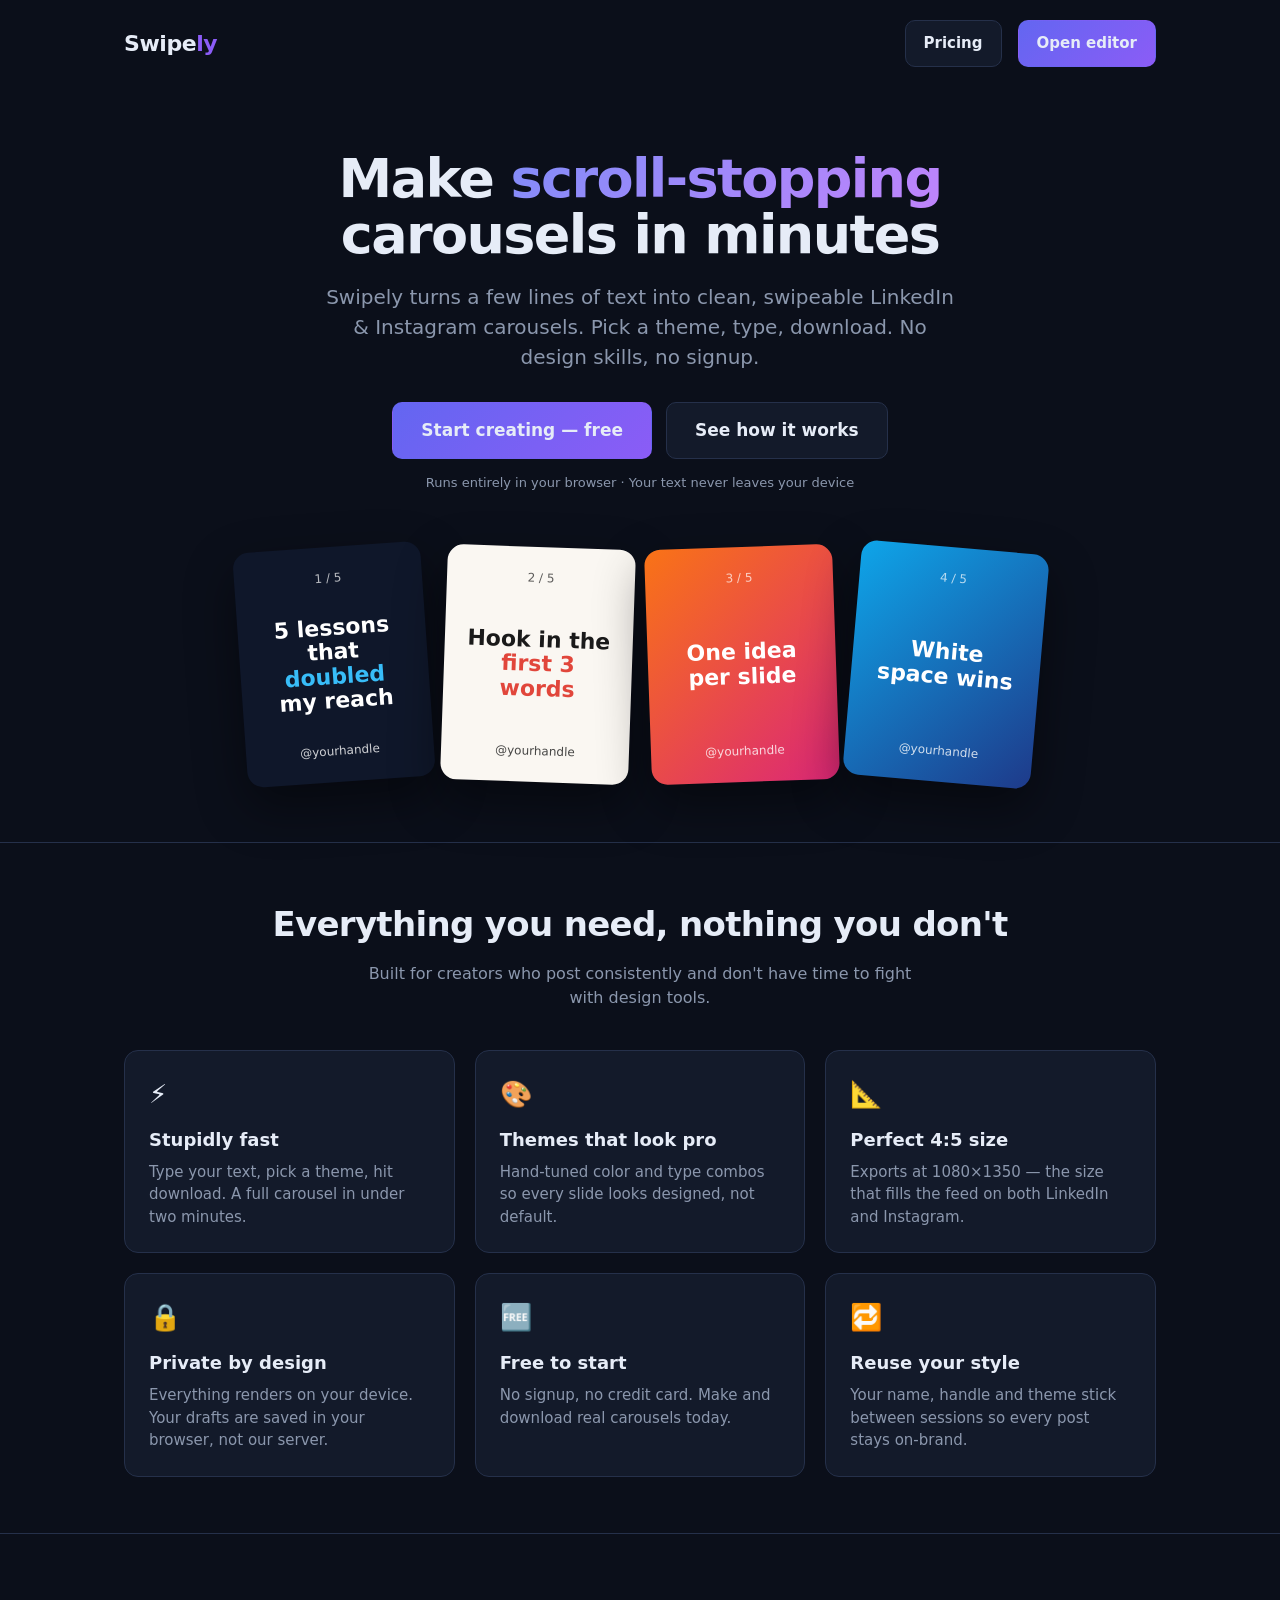
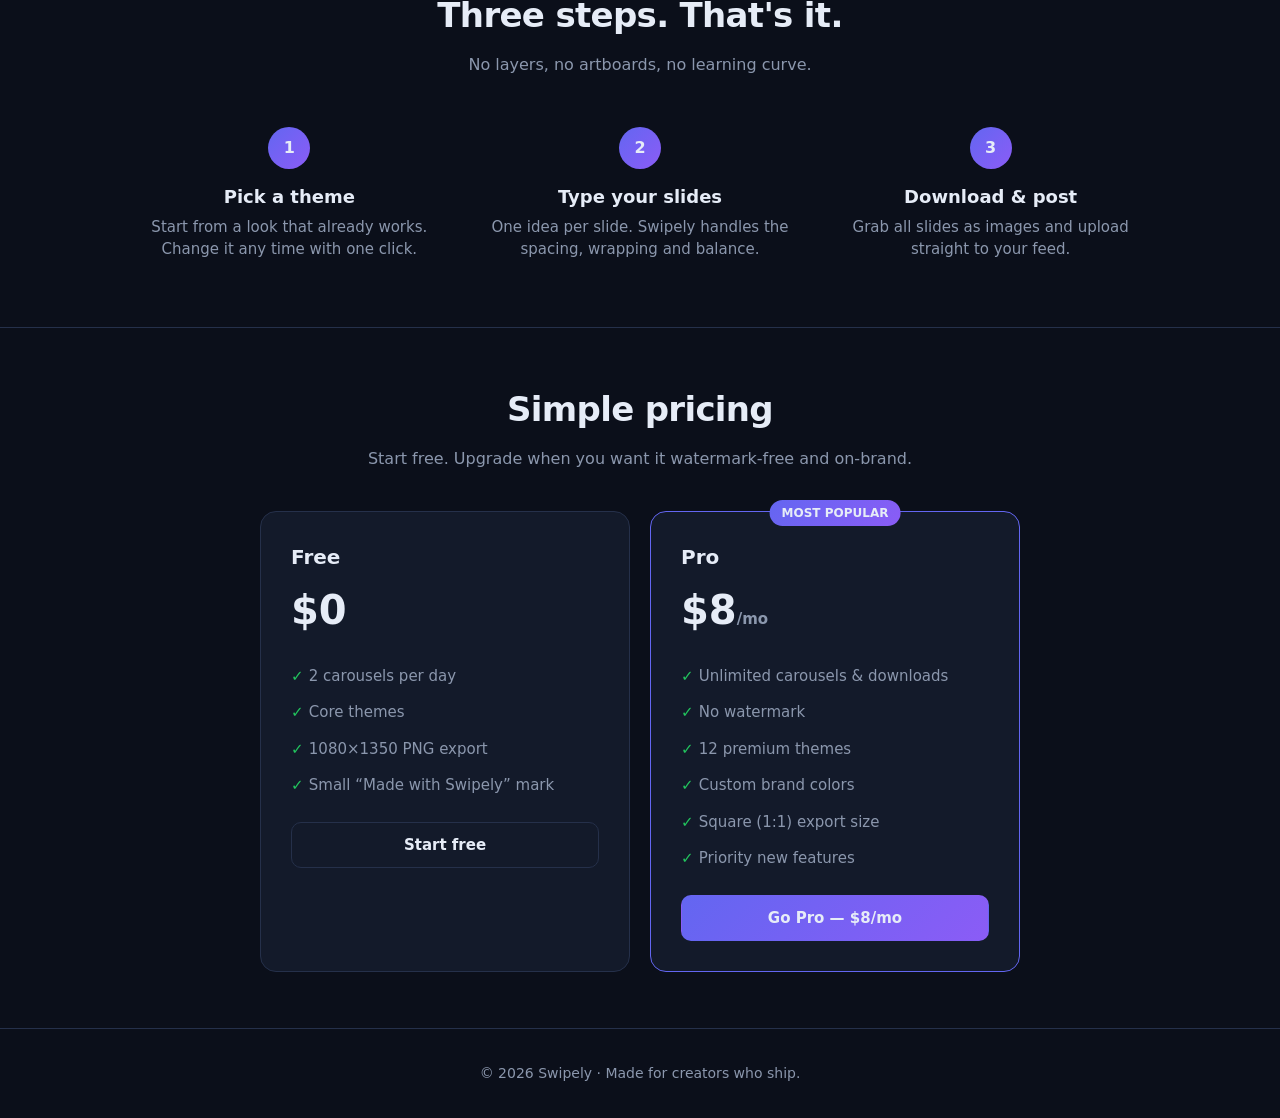
==== index.html @ 3db52364 "Swipely v1: carousel maker — landing, editor, themes, Pro tier Co-Authored-By: Claude Opus 4.8 <nore" ====
<!DOCTYPE html>
<html lang="en">
<head>
  <meta charset="UTF-8" />
  <meta name="viewport" content="width=device-width, initial-scale=1.0" />
  <title>Swipely — Make scroll-stopping carousels for LinkedIn & Instagram</title>
  <meta name="description" content="Swipely is the fastest way to design swipe carousels and quote graphics for LinkedIn and Instagram. Pick a theme, type your text, download. Free, no signup, runs in your browser." />
  <link rel="canonical" href="https://swipely.app/" />

  <!-- Open Graph / social preview -->
  <meta property="og:type" content="website" />
  <meta property="og:title" content="Swipely — Make scroll-stopping carousels in minutes" />
  <meta property="og:description" content="Design swipe carousels for LinkedIn & Instagram. Pick a theme, type, download. Free, no signup." />
  <meta property="og:url" content="https://swipely.app/" />
  <meta name="twitter:card" content="summary_large_image" />

  <!-- JSON-LD for rich results -->
  <script type="application/ld+json">
  {
    "@context": "https://schema.org",
    "@type": "SoftwareApplication",
    "name": "Swipely",
    "applicationCategory": "DesignApplication",
    "operatingSystem": "Web",
    "offers": { "@type": "Offer", "price": "0", "priceCurrency": "USD" },
    "description": "Make swipe carousels and quote graphics for LinkedIn and Instagram in minutes."
  }
  </script>

  <style>
    :root {
      --bg:#0b0f1a; --panel:#131a2a; --line:#25304a; --text:#e6ecf7;
      --muted:#8b97ad; --accent:#6366f1; --accent-2:#8b5cf6;
    }
    * { box-sizing: border-box; }
    body { margin:0; background:var(--bg); color:var(--text);
      font-family:'Segoe UI',system-ui,-apple-system,Roboto,sans-serif; -webkit-font-smoothing:antialiased; line-height:1.5; }
    a { color:inherit; }
    .wrap { max-width:1080px; margin:0 auto; padding:0 24px; }

    header { display:flex; align-items:center; gap:16px; padding:20px 0; }
    .logo { font-weight:800; font-size:22px; letter-spacing:-.02em; }
    .logo span { color:var(--accent-2); }
    header .spacer { flex:1; }
    .btn { display:inline-block; border:1px solid var(--line); background:var(--panel);
      color:var(--text); padding:11px 18px; border-radius:10px; font-weight:700; font-size:15px;
      text-decoration:none; cursor:pointer; transition:filter .15s, border-color .15s; }
    .btn.primary { background:linear-gradient(135deg,var(--accent),var(--accent-2)); border-color:transparent; }
    .btn.primary:hover { filter:brightness(1.08); }
    .btn.big { padding:15px 28px; font-size:17px; }

    .hero { text-align:center; padding:64px 0 40px; }
    .hero h1 { font-size:54px; line-height:1.05; letter-spacing:-.03em; margin:0 0 18px; }
    .hero h1 .grad { background:linear-gradient(135deg,#818cf8,#c084fc); -webkit-background-clip:text; background-clip:text; color:transparent; }
    .hero p { font-size:20px; color:var(--muted); max-width:640px; margin:0 auto 30px; }
    .cta-row { display:flex; gap:14px; justify-content:center; flex-wrap:wrap; }
    .micro { color:var(--muted); font-size:13px; margin-top:14px; }

    .mock { display:flex; gap:16px; justify-content:center; margin:54px 0 20px; flex-wrap:wrap; }
    .card { width:188px; height:235px; border-radius:16px; padding:22px; display:flex; flex-direction:column;
      justify-content:space-between; box-shadow:0 20px 50px rgba(0,0,0,.45); transform:rotate(var(--r)); }
    .card h3 { font-size:22px; margin:0; line-height:1.1; font-weight:800; }
    .card .num { font-size:12px; opacity:.7; }
    .card .by { font-size:12px; opacity:.8; }
    .c1 { background:#0f172a; color:#fff; --r:-4deg; }
    .c1 .accent { color:#38bdf8; }
    .c2 { background:#faf7f2; color:#1a1a1a; --r:2deg; }
    .c2 .accent { color:#e1463b; }
    .c3 { background:linear-gradient(135deg,#f97316,#db2777); color:#fff; --r:-2deg; }
    .c4 { background:linear-gradient(135deg,#0ea5e9,#1e3a8a); color:#fff; --r:5deg; }

    section.block { padding:56px 0; border-top:1px solid var(--line); }
    h2 { font-size:34px; letter-spacing:-.02em; text-align:center; margin:0 0 12px; }
    .sub { text-align:center; color:var(--muted); max-width:560px; margin:0 auto 40px; }

    .grid3 { display:grid; grid-template-columns:repeat(3,1fr); gap:20px; }
    .feature { background:var(--panel); border:1px solid var(--line); border-radius:14px; padding:24px; }
    .feature .ico { font-size:26px; }
    .feature h3 { margin:12px 0 8px; font-size:18px; }
    .feature p { margin:0; color:var(--muted); font-size:15px; }

    .steps { display:grid; grid-template-columns:repeat(3,1fr); gap:20px; }
    .step { text-align:center; padding:10px; }
    .step .n { width:42px; height:42px; border-radius:50%; margin:0 auto 14px; display:grid; place-items:center;
      background:linear-gradient(135deg,var(--accent),var(--accent-2)); font-weight:800; }
    .step h3 { margin:0 0 6px; font-size:18px; }
    .step p { margin:0; color:var(--muted); font-size:15px; }

    .pricing { display:grid; grid-template-columns:1fr 1fr; gap:20px; max-width:760px; margin:0 auto; }
    .plan { background:var(--panel); border:1px solid var(--line); border-radius:16px; padding:30px; }
    .plan.pro { border-color:var(--accent); position:relative; }
    .plan .tag { position:absolute; top:-12px; left:50%; transform:translateX(-50%); background:linear-gradient(135deg,var(--accent),var(--accent-2)); font-size:12px; font-weight:800; padding:4px 12px; border-radius:20px; }
    .plan h3 { margin:0; font-size:20px; }
    .plan .price { font-size:40px; font-weight:800; margin:8px 0 4px; }
    .plan .price span { font-size:15px; color:var(--muted); font-weight:600; }
    .plan ul { list-style:none; padding:0; margin:18px 0; }
    .plan li { padding:7px 0; color:var(--muted); font-size:15px; }
    .plan li::before { content:"✓ "; color:#22c55e; font-weight:800; }

    footer { border-top:1px solid var(--line); padding:34px 0; text-align:center; color:var(--muted); font-size:14px; }

    @media (max-width:820px) {
      .hero h1 { font-size:38px; }
      .grid3, .steps, .pricing { grid-template-columns:1fr; }
    }
  </style>
</head>
<body>
  <div class="wrap">
    <header>
      <div class="logo">Swipe<span>ly</span></div>
      <div class="spacer"></div>
      <a class="btn" href="#pricing">Pricing</a>
      <a class="btn primary" href="app.html">Open editor</a>
    </header>

    <div class="hero">
      <h1>Make <span class="grad">scroll-stopping</span><br />carousels in minutes</h1>
      <p>Swipely turns a few lines of text into clean, swipeable LinkedIn &amp; Instagram carousels. Pick a theme, type, download. No design skills, no signup.</p>
      <div class="cta-row">
        <a class="btn primary big" href="app.html">Start creating — free</a>
        <a class="btn big" href="#how">See how it works</a>
      </div>
      <div class="micro">Runs entirely in your browser · Your text never leaves your device</div>

      <div class="mock">
        <div class="card c1"><div class="num">1 / 5</div><h3>5 lessons that <span class="accent">doubled</span> my reach</h3><div class="by">@yourhandle</div></div>
        <div class="card c2"><div class="num">2 / 5</div><h3>Hook in the <span class="accent">first 3 words</span></h3><div class="by">@yourhandle</div></div>
        <div class="card c3"><div class="num">3 / 5</div><h3>One idea per slide</h3><div class="by">@yourhandle</div></div>
        <div class="card c4"><div class="num">4 / 5</div><h3>White space wins</h3><div class="by">@yourhandle</div></div>
      </div>
    </div>
  </div>

  <section class="block" id="features">
    <div class="wrap">
      <h2>Everything you need, nothing you don't</h2>
      <p class="sub">Built for creators who post consistently and don't have time to fight with design tools.</p>
      <div class="grid3">
        <div class="feature"><div class="ico">⚡</div><h3>Stupidly fast</h3><p>Type your text, pick a theme, hit download. A full carousel in under two minutes.</p></div>
        <div class="feature"><div class="ico">🎨</div><h3>Themes that look pro</h3><p>Hand-tuned color and type combos so every slide looks designed, not default.</p></div>
        <div class="feature"><div class="ico">📐</div><h3>Perfect 4:5 size</h3><p>Exports at 1080×1350 — the size that fills the feed on both LinkedIn and Instagram.</p></div>
        <div class="feature"><div class="ico">🔒</div><h3>Private by design</h3><p>Everything renders on your device. Your drafts are saved in your browser, not our server.</p></div>
        <div class="feature"><div class="ico">🆓</div><h3>Free to start</h3><p>No signup, no credit card. Make and download real carousels today.</p></div>
        <div class="feature"><div class="ico">🔁</div><h3>Reuse your style</h3><p>Your name, handle and theme stick between sessions so every post stays on-brand.</p></div>
      </div>
    </div>
  </section>

  <section class="block" id="how">
    <div class="wrap">
      <h2>Three steps. That's it.</h2>
      <p class="sub">No layers, no artboards, no learning curve.</p>
      <div class="steps">
        <div class="step"><div class="n">1</div><h3>Pick a theme</h3><p>Start from a look that already works. Change it any time with one click.</p></div>
        <div class="step"><div class="n">2</div><h3>Type your slides</h3><p>One idea per slide. Swipely handles the spacing, wrapping and balance.</p></div>
        <div class="step"><div class="n">3</div><h3>Download &amp; post</h3><p>Grab all slides as images and upload straight to your feed.</p></div>
      </div>
    </div>
  </section>

  <section class="block" id="pricing">
    <div class="wrap">
      <h2>Simple pricing</h2>
      <p class="sub">Start free. Upgrade when you want it watermark-free and on-brand.</p>
      <div class="pricing">
        <div class="plan">
          <h3>Free</h3>
          <div class="price">$0</div>
          <ul>
            <li>2 carousels per day</li>
            <li>Core themes</li>
            <li>1080×1350 PNG export</li>
            <li>Small “Made with Swipely” mark</li>
          </ul>
          <a class="btn" href="app.html" style="width:100%;text-align:center;">Start free</a>
        </div>
        <div class="plan pro">
          <div class="tag">MOST POPULAR</div>
          <h3>Pro</h3>
          <div class="price">$8<span>/mo</span></div>
          <ul>
            <li>Unlimited carousels &amp; downloads</li>
            <li>No watermark</li>
            <li>12 premium themes</li>
            <li>Custom brand colors</li>
            <li>Square (1:1) export size</li>
            <li>Priority new features</li>
          </ul>
          <a class="btn primary" href="app.html" style="width:100%;text-align:center;">Go Pro — $8/mo</a>
        </div>
      </div>
    </div>
  </section>

  <footer>
    <div class="wrap">© <span id="yr"></span> Swipely · Made for creators who ship.</div>
  </footer>

  <script>document.getElementById('yr').textContent = new Date().getFullYear();</script>
</body>
</html>
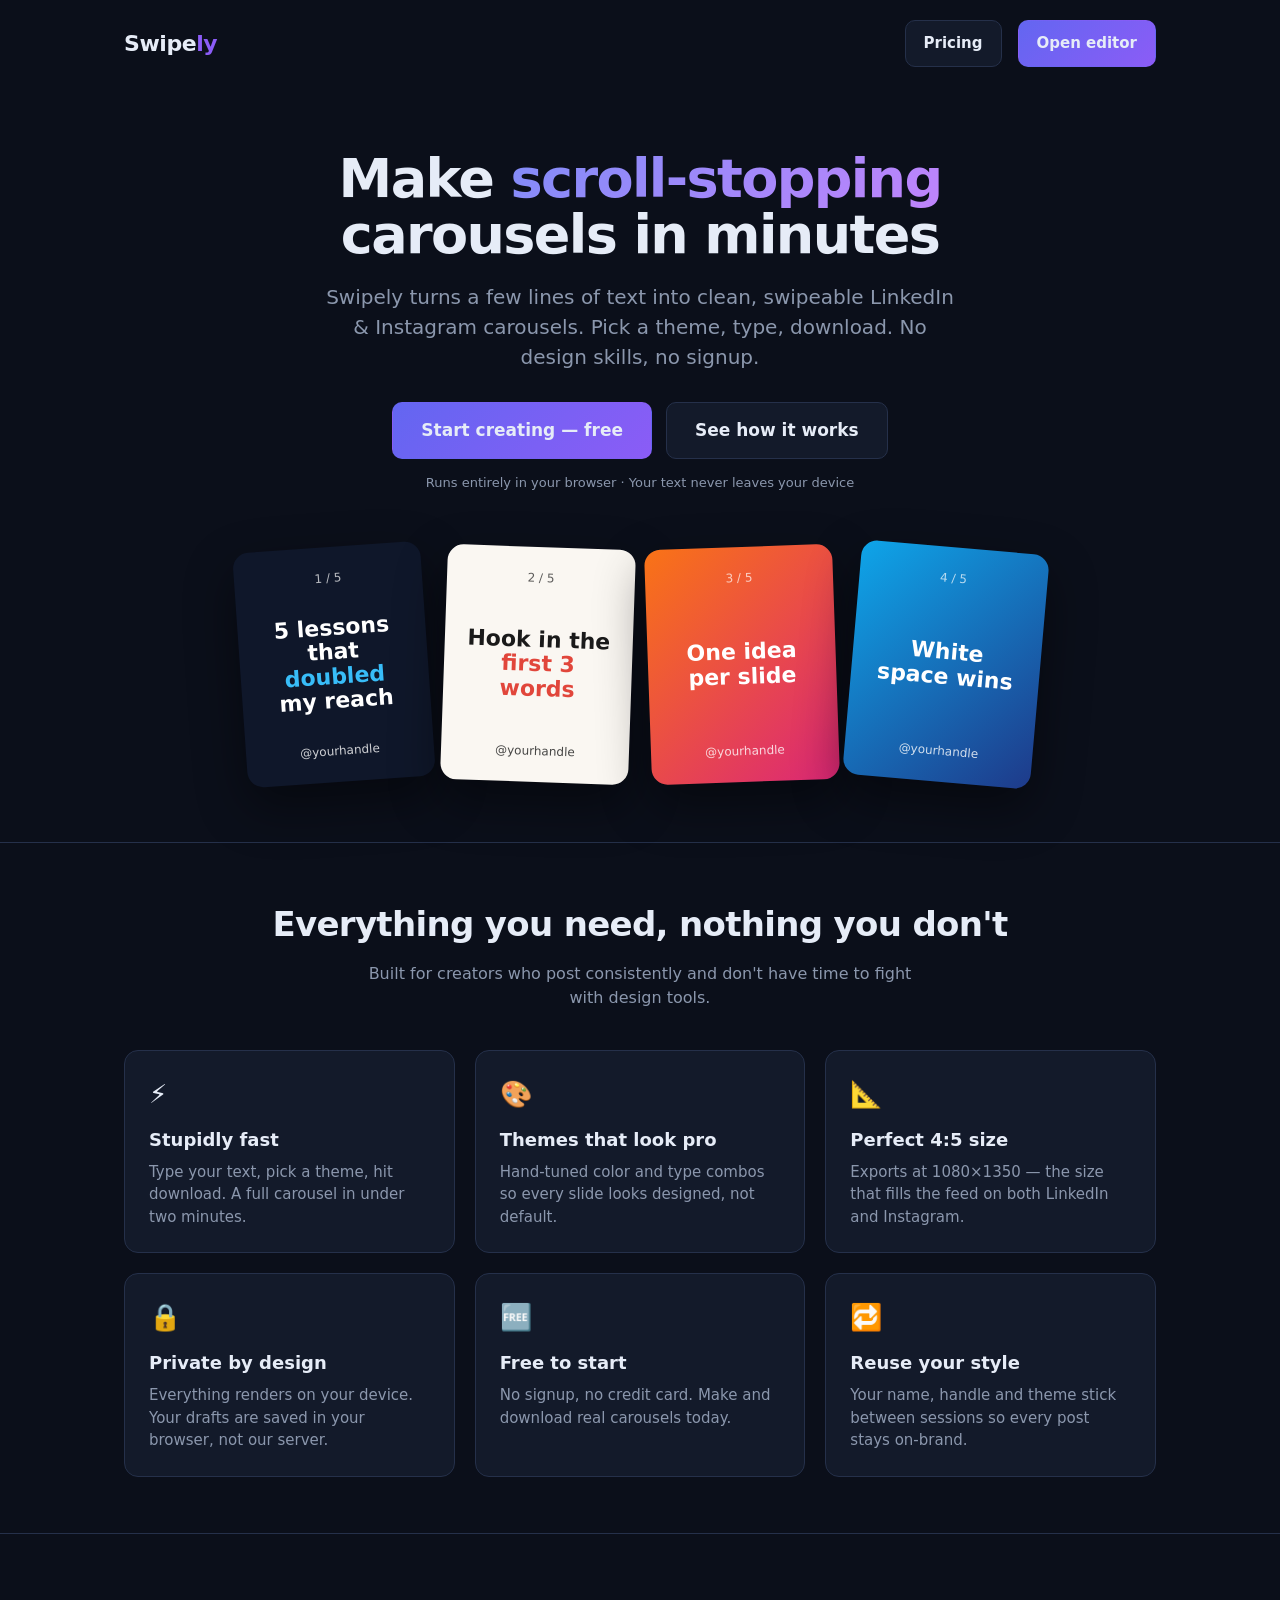
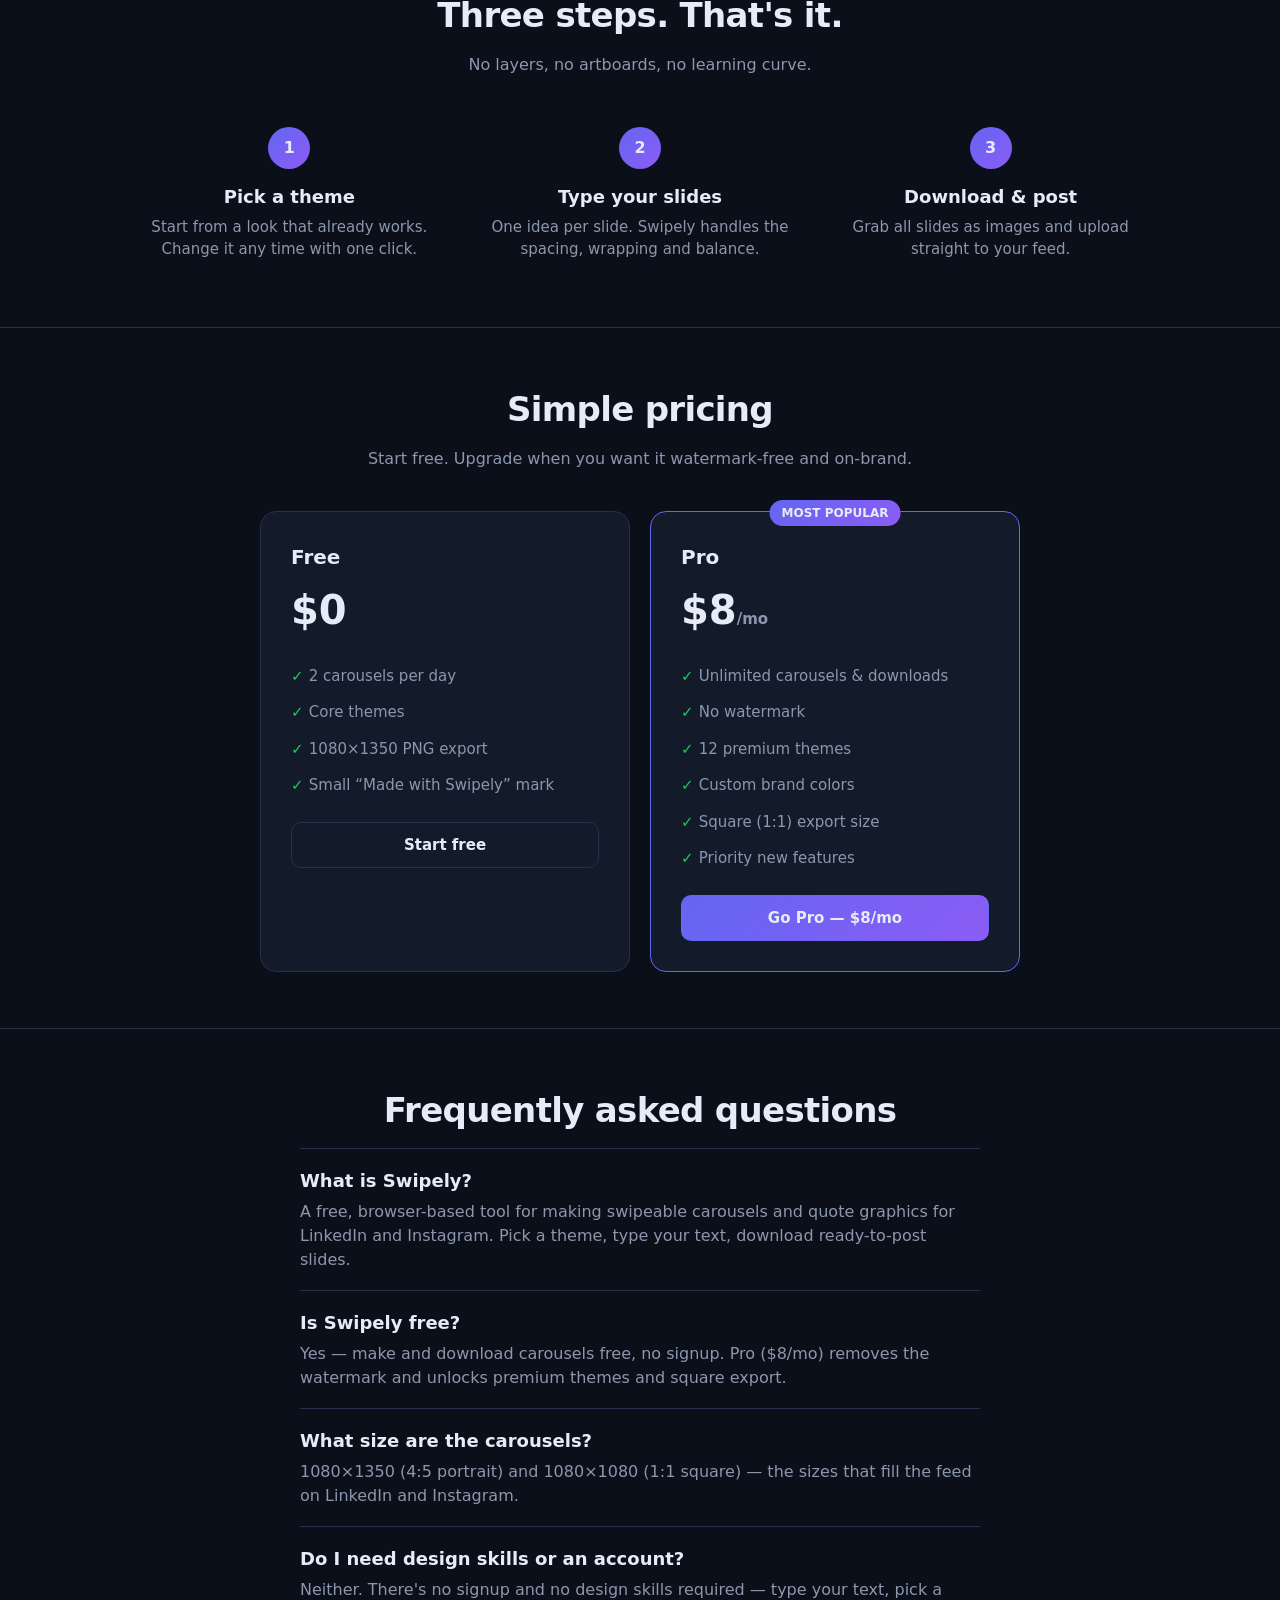
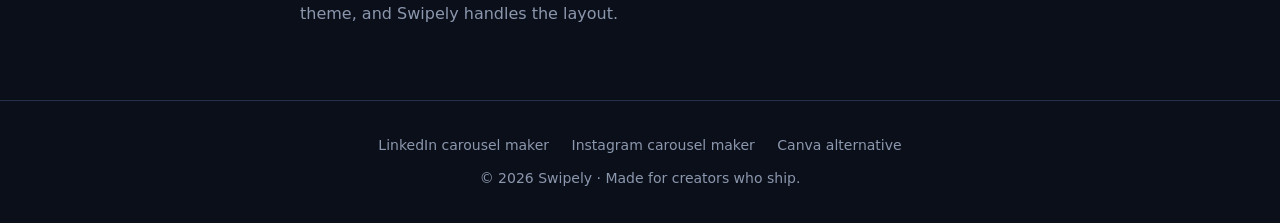
==== commit 22120a13: "Add SEO: landing pages, sitemap, robots, FAQ schema - linkedin/instagram carousel-maker + canva-alte" ====
--- a/index.html
+++ b/index.html
@@ -5,13 +5,13 @@
   <meta name="viewport" content="width=device-width, initial-scale=1.0" />
   <title>Swipely — Make scroll-stopping carousels for LinkedIn & Instagram</title>
   <meta name="description" content="Swipely is the fastest way to design swipe carousels and quote graphics for LinkedIn and Instagram. Pick a theme, type your text, download. Free, no signup, runs in your browser." />
-  <link rel="canonical" href="https://swipely.app/" />
+  <link rel="canonical" href="https://smuffinz99-prog.github.io/swipely/" />
 
   <!-- Open Graph / social preview -->
   <meta property="og:type" content="website" />
   <meta property="og:title" content="Swipely — Make scroll-stopping carousels in minutes" />
   <meta property="og:description" content="Design swipe carousels for LinkedIn & Instagram. Pick a theme, type, download. Free, no signup." />
-  <meta property="og:url" content="https://swipely.app/" />
+  <meta property="og:url" content="https://smuffinz99-prog.github.io/swipely/" />
   <meta name="twitter:card" content="summary_large_image" />
 
   <!-- JSON-LD for rich results -->
@@ -24,6 +24,18 @@
     "operatingSystem": "Web",
     "offers": { "@type": "Offer", "price": "0", "priceCurrency": "USD" },
     "description": "Make swipe carousels and quote graphics for LinkedIn and Instagram in minutes."
+  }
+  </script>
+  <script type="application/ld+json">
+  {
+    "@context": "https://schema.org",
+    "@type": "FAQPage",
+    "mainEntity": [
+      {"@type":"Question","name":"What is Swipely?","acceptedAnswer":{"@type":"Answer","text":"Swipely is a free, browser-based tool for making swipeable carousels and quote graphics for LinkedIn and Instagram. Pick a theme, type your text, and download ready-to-post slides."}},
+      {"@type":"Question","name":"Is Swipely free?","acceptedAnswer":{"@type":"Answer","text":"Yes. You can make and download carousels for free with no signup. A $8/month Pro plan removes the watermark and unlocks premium themes and square export."}},
+      {"@type":"Question","name":"What size are the carousels?","acceptedAnswer":{"@type":"Answer","text":"Swipely exports 1080x1350 (4:5 portrait) and 1080x1080 (1:1 square) — the sizes that fill the feed on LinkedIn and Instagram."}},
+      {"@type":"Question","name":"Do I need design skills or an account?","acceptedAnswer":{"@type":"Answer","text":"No. There's no signup and no design skills required. You type your text, pick a theme, and Swipely handles the layout."}}
+    ]
   }
   </script>
 
@@ -193,8 +205,39 @@
     </div>
   </section>
 
+  <section class="block" id="faq">
+    <div class="wrap">
+      <h2>Frequently asked questions</h2>
+      <div style="max-width:680px;margin:0 auto;">
+        <div style="border-top:1px solid var(--line);padding:18px 0;">
+          <h3 style="margin:0 0 6px;font-size:18px;">What is Swipely?</h3>
+          <p style="margin:0;color:var(--muted);">A free, browser-based tool for making swipeable carousels and quote graphics for LinkedIn and Instagram. Pick a theme, type your text, download ready-to-post slides.</p>
+        </div>
+        <div style="border-top:1px solid var(--line);padding:18px 0;">
+          <h3 style="margin:0 0 6px;font-size:18px;">Is Swipely free?</h3>
+          <p style="margin:0;color:var(--muted);">Yes — make and download carousels free, no signup. Pro ($8/mo) removes the watermark and unlocks premium themes and square export.</p>
+        </div>
+        <div style="border-top:1px solid var(--line);padding:18px 0;">
+          <h3 style="margin:0 0 6px;font-size:18px;">What size are the carousels?</h3>
+          <p style="margin:0;color:var(--muted);">1080×1350 (4:5 portrait) and 1080×1080 (1:1 square) — the sizes that fill the feed on LinkedIn and Instagram.</p>
+        </div>
+        <div style="border-top:1px solid var(--line);padding:18px 0;">
+          <h3 style="margin:0 0 6px;font-size:18px;">Do I need design skills or an account?</h3>
+          <p style="margin:0;color:var(--muted);">Neither. There's no signup and no design skills required — type your text, pick a theme, and Swipely handles the layout.</p>
+        </div>
+      </div>
+    </div>
+  </section>
+
   <footer>
-    <div class="wrap">© <span id="yr"></span> Swipely · Made for creators who ship.</div>
+    <div class="wrap">
+      <div style="margin-bottom:12px;">
+        <a href="linkedin-carousel-maker.html" style="color:var(--muted);text-decoration:none;margin-right:18px;">LinkedIn carousel maker</a>
+        <a href="instagram-carousel-maker.html" style="color:var(--muted);text-decoration:none;margin-right:18px;">Instagram carousel maker</a>
+        <a href="canva-alternative.html" style="color:var(--muted);text-decoration:none;">Canva alternative</a>
+      </div>
+      © <span id="yr"></span> Swipely · Made for creators who ship.
+    </div>
   </footer>
 
   <script>document.getElementById('yr').textContent = new Date().getFullYear();</script>
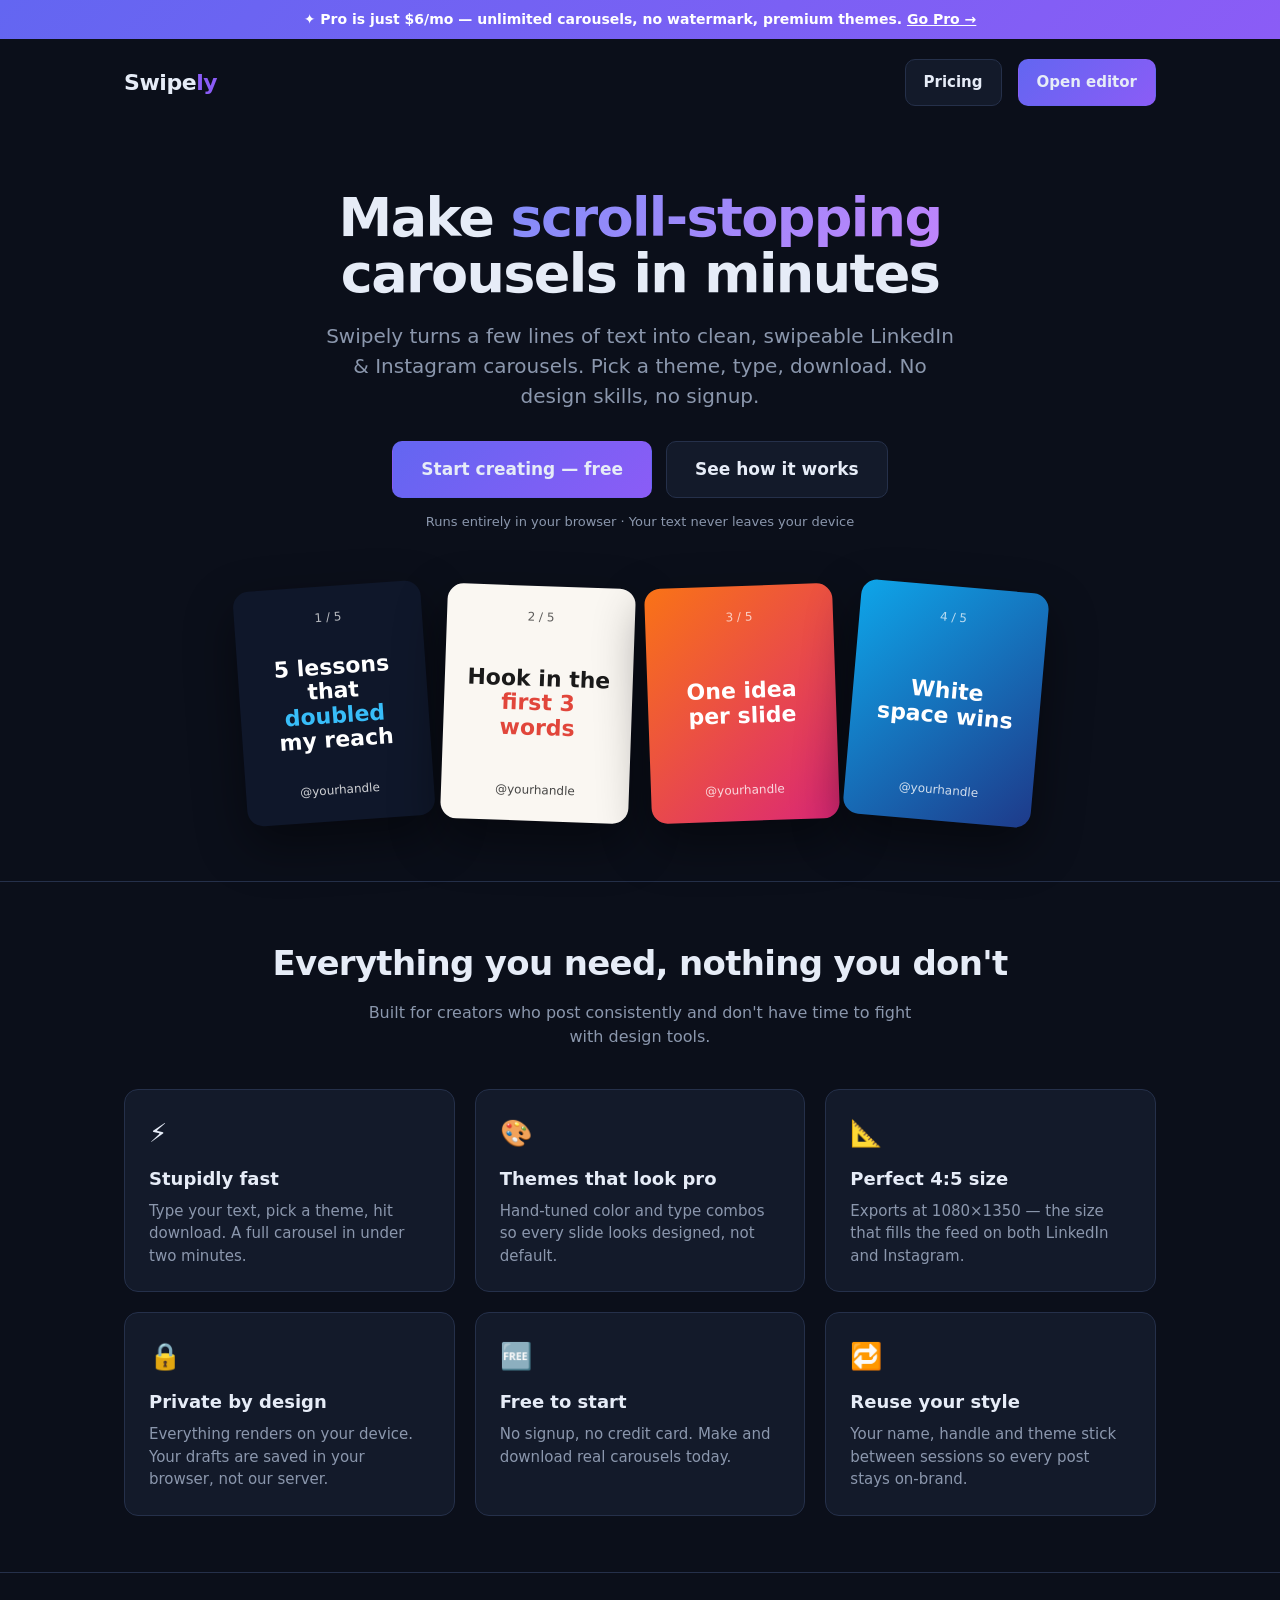
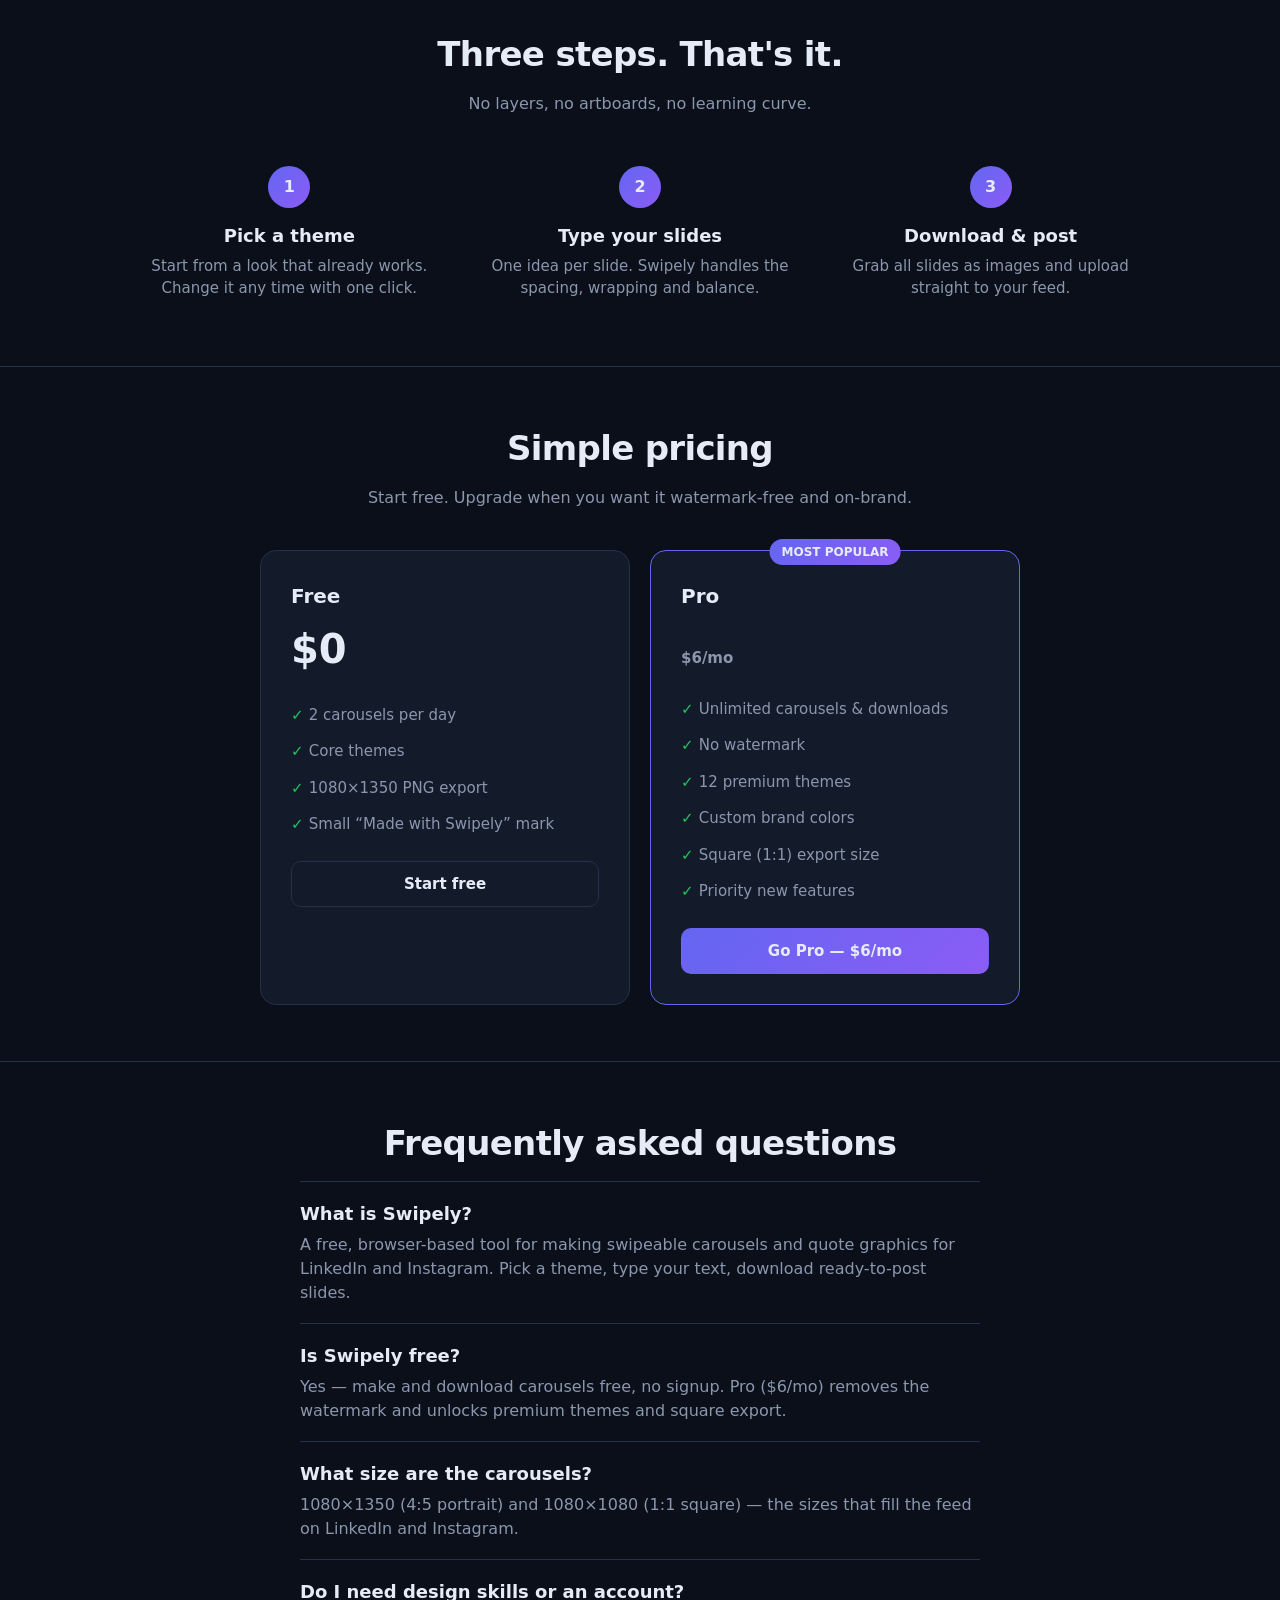
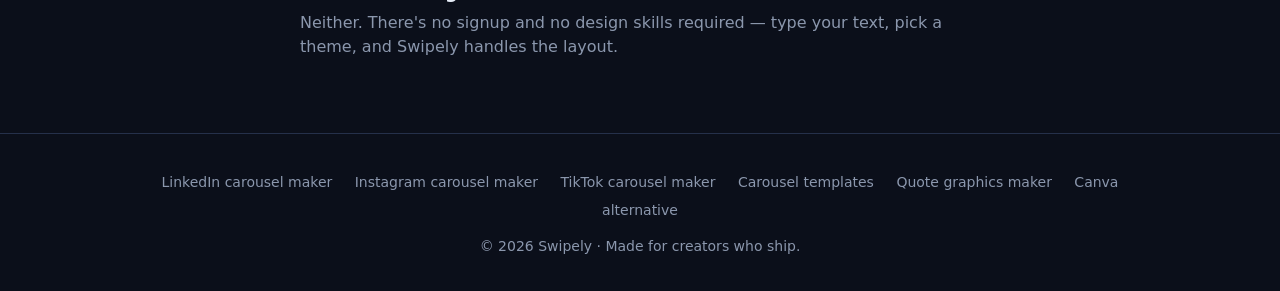
==== commit 05e0f08a: "Pro $6 + auto local currency + 3 more SEO pages + promo bar - price $8 -> $6 everywhere - pricing.js" ====
--- a/index.html
+++ b/index.html
@@ -32,7 +32,7 @@
     "@type": "FAQPage",
     "mainEntity": [
       {"@type":"Question","name":"What is Swipely?","acceptedAnswer":{"@type":"Answer","text":"Swipely is a free, browser-based tool for making swipeable carousels and quote graphics for LinkedIn and Instagram. Pick a theme, type your text, and download ready-to-post slides."}},
-      {"@type":"Question","name":"Is Swipely free?","acceptedAnswer":{"@type":"Answer","text":"Yes. You can make and download carousels for free with no signup. A $8/month Pro plan removes the watermark and unlocks premium themes and square export."}},
+      {"@type":"Question","name":"Is Swipely free?","acceptedAnswer":{"@type":"Answer","text":"Yes. You can make and download carousels for free with no signup. A $6/month Pro plan removes the watermark and unlocks premium themes and square export."}},
       {"@type":"Question","name":"What size are the carousels?","acceptedAnswer":{"@type":"Answer","text":"Swipely exports 1080x1350 (4:5 portrait) and 1080x1080 (1:1 square) — the sizes that fill the feed on LinkedIn and Instagram."}},
       {"@type":"Question","name":"Do I need design skills or an account?","acceptedAnswer":{"@type":"Answer","text":"No. There's no signup and no design skills required. You type your text, pick a theme, and Swipely handles the layout."}}
     ]
@@ -61,6 +61,8 @@
     .btn.primary:hover { filter:brightness(1.08); }
     .btn.big { padding:15px 28px; font-size:17px; }
 
+    .announce { background:linear-gradient(135deg,var(--accent),var(--accent-2)); color:#fff; text-align:center; font-size:14px; font-weight:600; padding:9px 16px; }
+    .announce a { color:#fff; text-decoration:underline; white-space:nowrap; }
     .hero { text-align:center; padding:64px 0 40px; }
     .hero h1 { font-size:54px; line-height:1.05; letter-spacing:-.03em; margin:0 0 18px; }
     .hero h1 .grad { background:linear-gradient(135deg,#818cf8,#c084fc); -webkit-background-clip:text; background-clip:text; color:transparent; }
@@ -118,6 +120,7 @@
   </style>
 </head>
 <body>
+  <div class="announce">✦ Pro is just <span data-usd="6"></span>/mo — unlimited carousels, no watermark, premium themes. <a href="app.html">Go Pro →</a></div>
   <div class="wrap">
     <header>
       <div class="logo">Swipe<span>ly</span></div>
@@ -190,7 +193,8 @@
         <div class="plan pro">
           <div class="tag">MOST POPULAR</div>
           <h3>Pro</h3>
-          <div class="price">$8<span>/mo</span></div>
+          <div class="price"><span data-usd="6"></span><span>/mo</span></div>
+          <div data-ccy-note style="font-size:12px;color:var(--muted);margin:-6px 0 10px;"></div>
           <ul>
             <li>Unlimited carousels &amp; downloads</li>
             <li>No watermark</li>
@@ -199,7 +203,7 @@
             <li>Square (1:1) export size</li>
             <li>Priority new features</li>
           </ul>
-          <a class="btn primary" href="app.html" style="width:100%;text-align:center;">Go Pro — $8/mo</a>
+          <a class="btn primary" href="app.html" style="width:100%;text-align:center;">Go Pro — <span data-usd="6"></span>/mo</a>
         </div>
       </div>
     </div>
@@ -215,7 +219,7 @@
         </div>
         <div style="border-top:1px solid var(--line);padding:18px 0;">
           <h3 style="margin:0 0 6px;font-size:18px;">Is Swipely free?</h3>
-          <p style="margin:0;color:var(--muted);">Yes — make and download carousels free, no signup. Pro ($8/mo) removes the watermark and unlocks premium themes and square export.</p>
+          <p style="margin:0;color:var(--muted);">Yes — make and download carousels free, no signup. Pro (<span data-usd="6"></span>/mo) removes the watermark and unlocks premium themes and square export.</p>
         </div>
         <div style="border-top:1px solid var(--line);padding:18px 0;">
           <h3 style="margin:0 0 6px;font-size:18px;">What size are the carousels?</h3>
@@ -231,9 +235,12 @@
 
   <footer>
     <div class="wrap">
-      <div style="margin-bottom:12px;">
+      <div style="margin-bottom:12px;line-height:2;">
         <a href="linkedin-carousel-maker.html" style="color:var(--muted);text-decoration:none;margin-right:18px;">LinkedIn carousel maker</a>
         <a href="instagram-carousel-maker.html" style="color:var(--muted);text-decoration:none;margin-right:18px;">Instagram carousel maker</a>
+        <a href="tiktok-carousel-maker.html" style="color:var(--muted);text-decoration:none;margin-right:18px;">TikTok carousel maker</a>
+        <a href="carousel-templates.html" style="color:var(--muted);text-decoration:none;margin-right:18px;">Carousel templates</a>
+        <a href="quote-graphics-maker.html" style="color:var(--muted);text-decoration:none;margin-right:18px;">Quote graphics maker</a>
         <a href="canva-alternative.html" style="color:var(--muted);text-decoration:none;">Canva alternative</a>
       </div>
       © <span id="yr"></span> Swipely · Made for creators who ship.
@@ -241,5 +248,6 @@
   </footer>
 
   <script>document.getElementById('yr').textContent = new Date().getFullYear();</script>
+  <script src="pricing.js"></script>
 </body>
 </html>
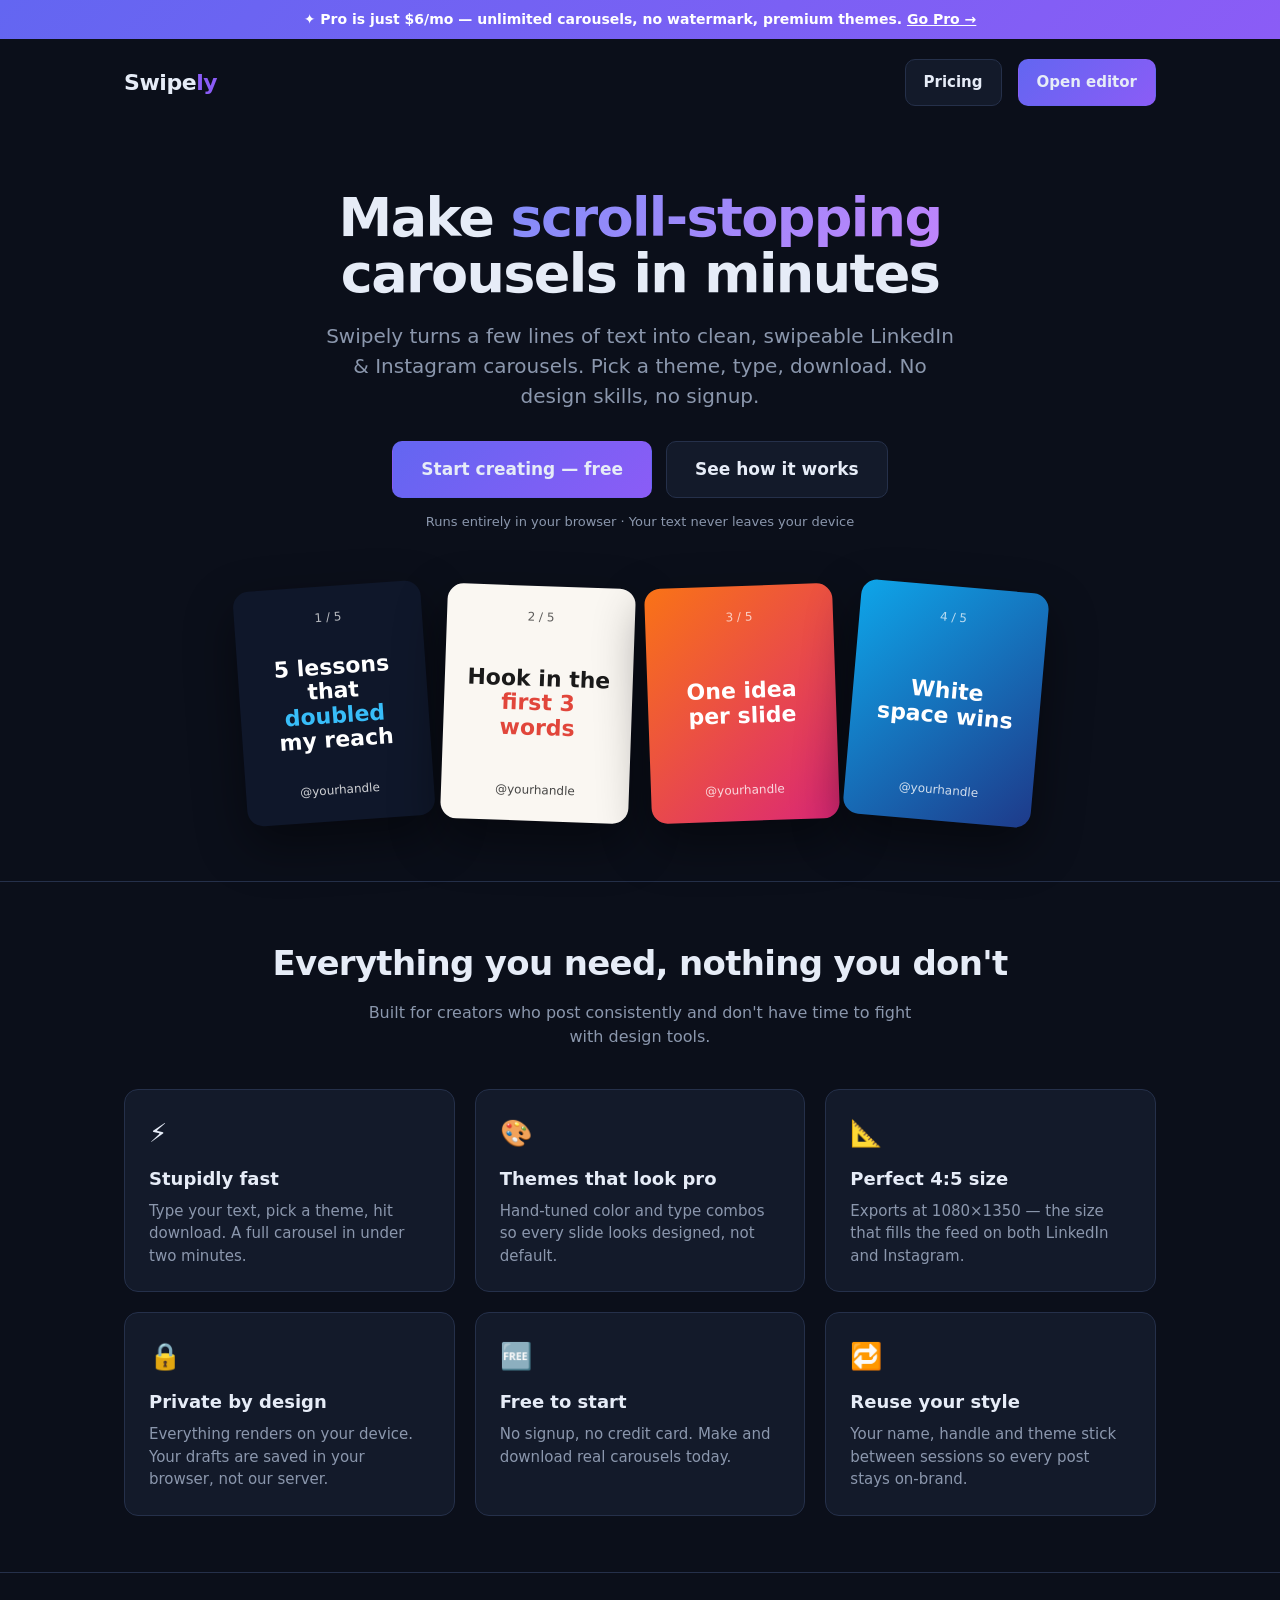
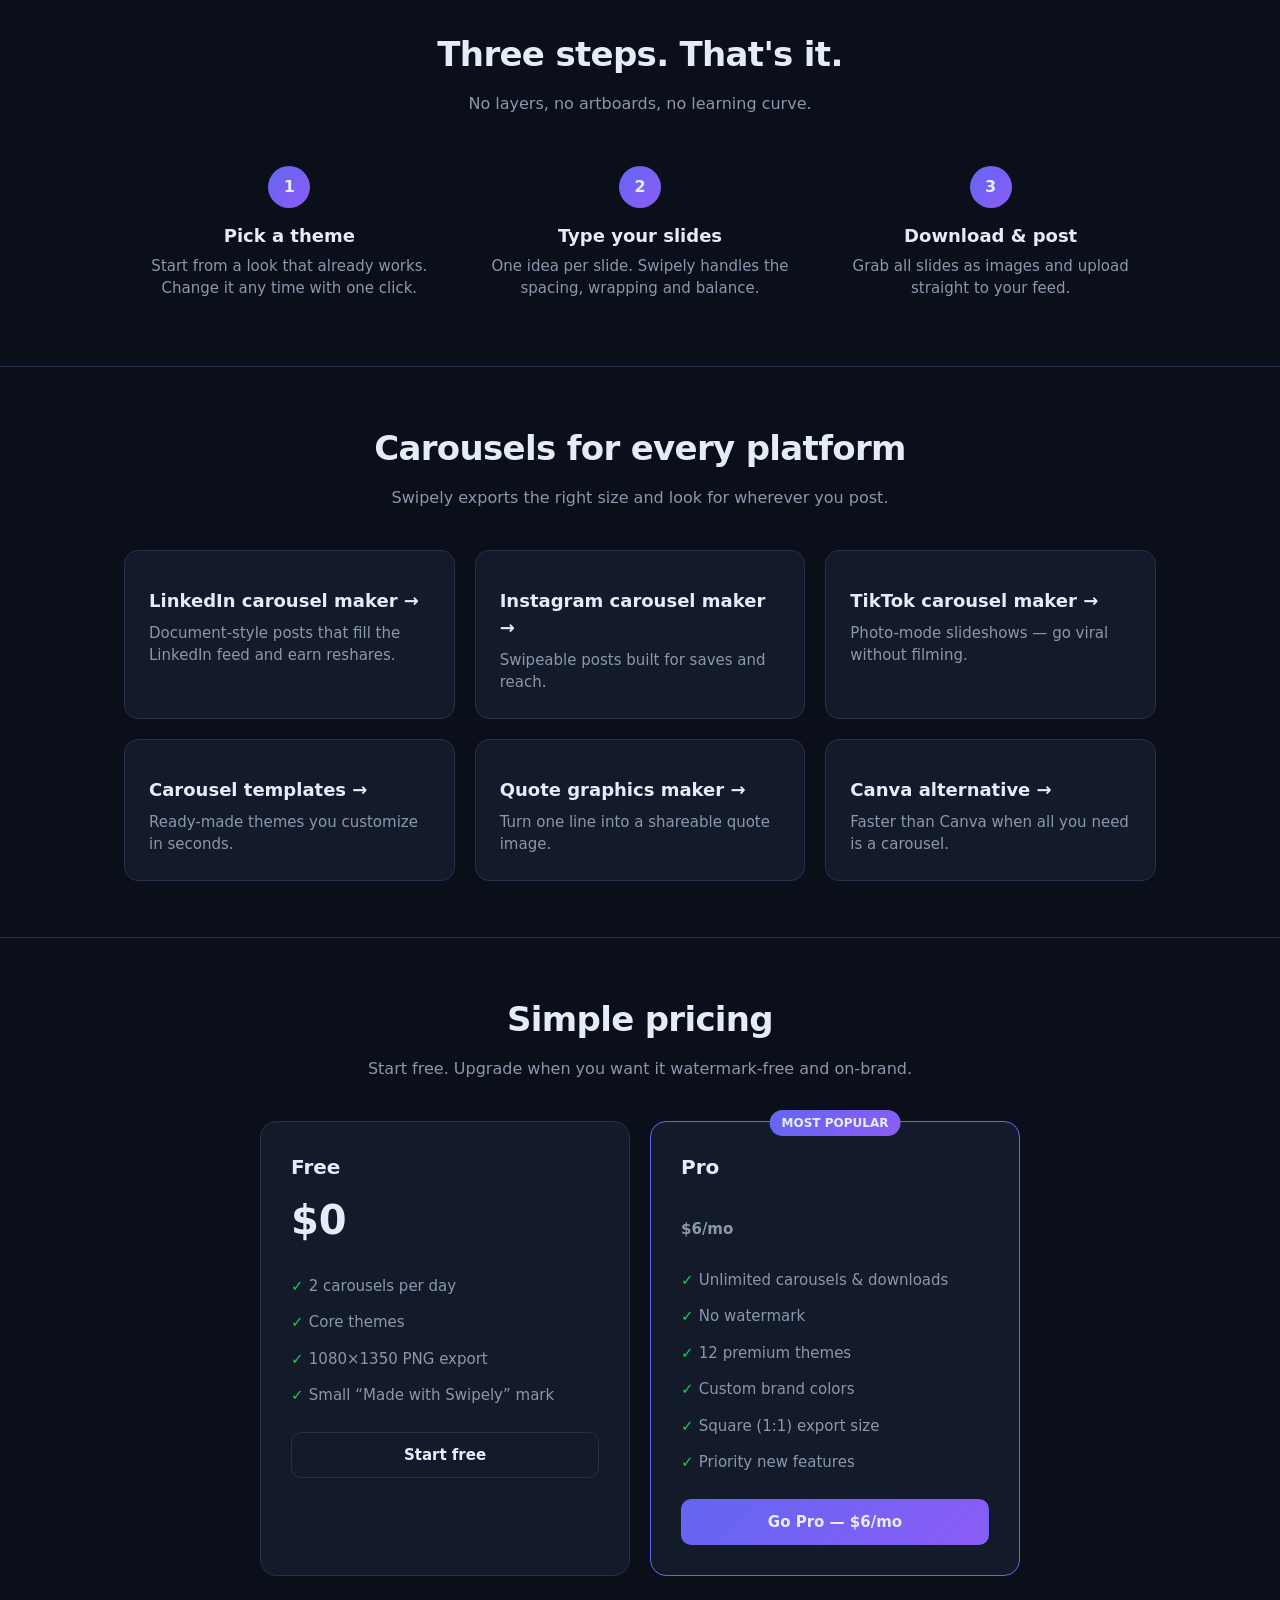
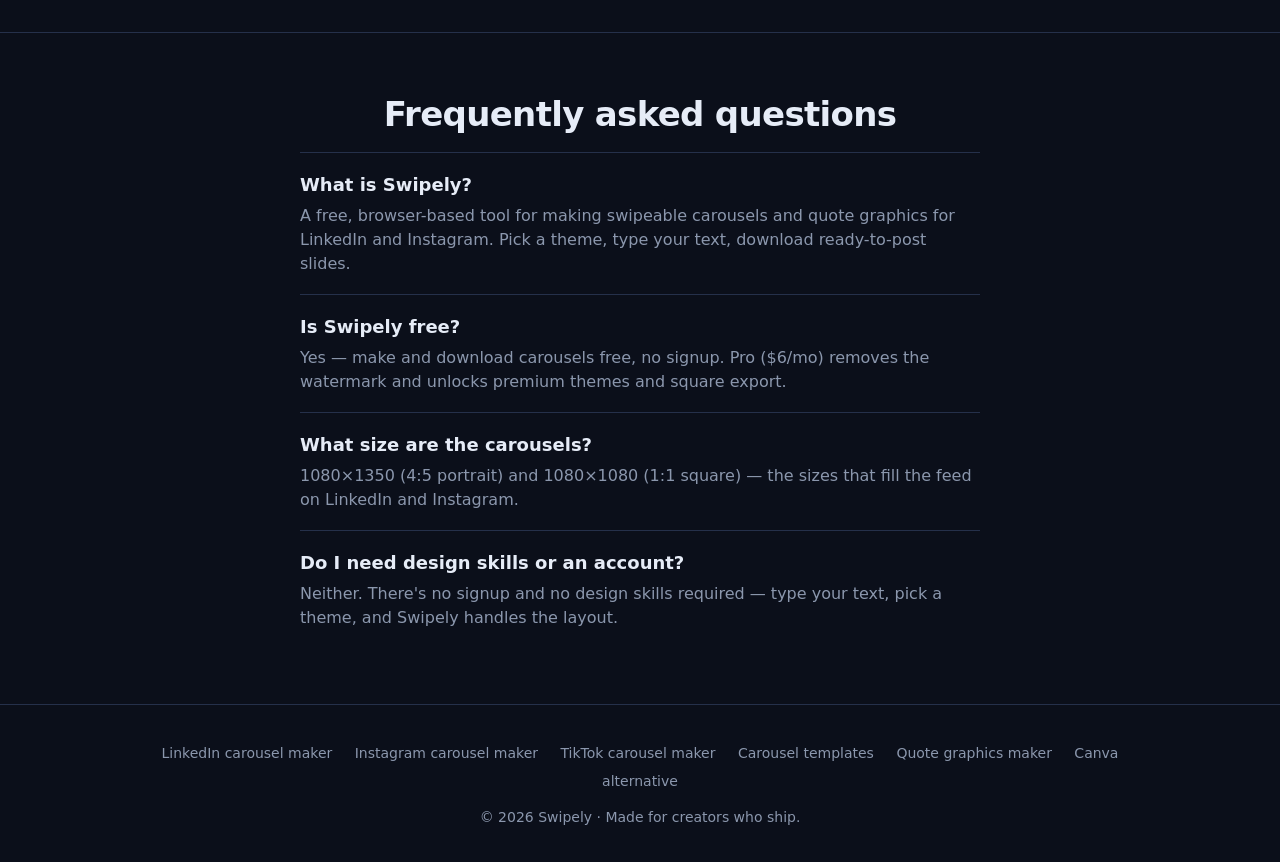
==== commit 43cfdbfe: "SEO hardening: titles, schema, internal links, 404, sitemap lastmod - shorten titles to <=58 chars, " ====
--- a/index.html
+++ b/index.html
@@ -3,14 +3,18 @@
 <head>
   <meta charset="UTF-8" />
   <meta name="viewport" content="width=device-width, initial-scale=1.0" />
-  <title>Swipely — Make scroll-stopping carousels for LinkedIn & Instagram</title>
+  <title>Free Carousel Maker for LinkedIn &amp; Instagram — Swipely</title>
   <meta name="description" content="Swipely is the fastest way to design swipe carousels and quote graphics for LinkedIn and Instagram. Pick a theme, type your text, download. Free, no signup, runs in your browser." />
+  <meta name="theme-color" content="#0b0f1a" />
   <link rel="canonical" href="https://smuffinz99-prog.github.io/swipely/" />
+  <link rel="preconnect" href="https://static.cloudflareinsights.com" />
 
   <!-- Open Graph / social preview -->
   <meta property="og:type" content="website" />
+  <meta property="og:site_name" content="Swipely" />
+  <meta property="og:locale" content="en_US" />
   <meta property="og:title" content="Swipely — Make scroll-stopping carousels in minutes" />
-  <meta property="og:description" content="Design swipe carousels for LinkedIn & Instagram. Pick a theme, type, download. Free, no signup." />
+  <meta property="og:description" content="Design swipe carousels for LinkedIn &amp; Instagram. Pick a theme, type, download. Free, no signup." />
   <meta property="og:url" content="https://smuffinz99-prog.github.io/swipely/" />
   <meta name="twitter:card" content="summary_large_image" />
 
@@ -38,6 +42,15 @@
     ]
   }
   </script>
+  <script type="application/ld+json">
+  {
+    "@context": "https://schema.org",
+    "@graph": [
+      {"@type":"Organization","name":"Swipely","url":"https://smuffinz99-prog.github.io/swipely/"},
+      {"@type":"WebSite","name":"Swipely","url":"https://smuffinz99-prog.github.io/swipely/"}
+    ]
+  }
+  </script>
 
   <style>
     :root {
@@ -174,6 +187,21 @@
     </div>
   </section>
 
+  <section class="block" id="uses">
+    <div class="wrap">
+      <h2>Carousels for every platform</h2>
+      <p class="sub">Swipely exports the right size and look for wherever you post.</p>
+      <div class="grid3">
+        <div class="feature"><h3><a href="linkedin-carousel-maker.html" style="color:inherit;text-decoration:none;">LinkedIn carousel maker →</a></h3><p>Document-style posts that fill the LinkedIn feed and earn reshares.</p></div>
+        <div class="feature"><h3><a href="instagram-carousel-maker.html" style="color:inherit;text-decoration:none;">Instagram carousel maker →</a></h3><p>Swipeable posts built for saves and reach.</p></div>
+        <div class="feature"><h3><a href="tiktok-carousel-maker.html" style="color:inherit;text-decoration:none;">TikTok carousel maker →</a></h3><p>Photo-mode slideshows — go viral without filming.</p></div>
+        <div class="feature"><h3><a href="carousel-templates.html" style="color:inherit;text-decoration:none;">Carousel templates →</a></h3><p>Ready-made themes you customize in seconds.</p></div>
+        <div class="feature"><h3><a href="quote-graphics-maker.html" style="color:inherit;text-decoration:none;">Quote graphics maker →</a></h3><p>Turn one line into a shareable quote image.</p></div>
+        <div class="feature"><h3><a href="canva-alternative.html" style="color:inherit;text-decoration:none;">Canva alternative →</a></h3><p>Faster than Canva when all you need is a carousel.</p></div>
+      </div>
+    </div>
+  </section>
+
   <section class="block" id="pricing">
     <div class="wrap">
       <h2>Simple pricing</h2>
